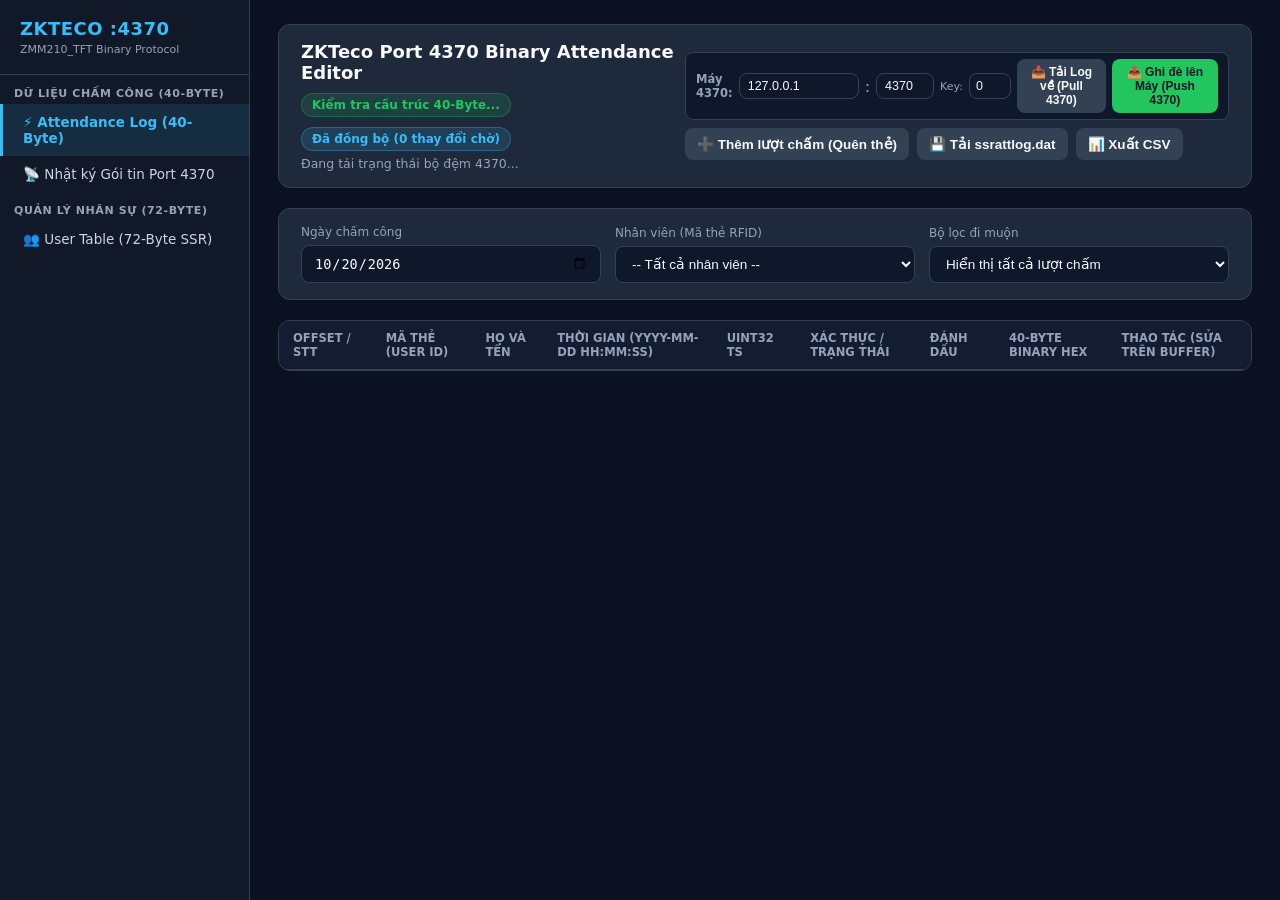
==== index.html @ cf4964b9 "feat(ui): add desktop and redesigned mobile attendance UI with time-warp confirmation handle" ====
<!DOCTYPE html>
<html lang="vi">
<head>
<meta charset="UTF-8">
<title>ZKTeco ZMM220 Port 4370 Binary Manager</title>
<link rel="stylesheet" href="/assets/style.css">
</head>
<body>

<aside class="sidebar">
  <div class="brand">
    <div class="brand-title">ZKTECO :4370</div>
    <div class="brand-sub">ZMM210_TFT Binary Protocol</div>
  </div>

  <div class="nav-group">Dữ liệu Chấm công (40-Byte)</div>
  <div class="nav-item active" onclick="switchTab('attendance', this)">⚡ Attendance Log (40-Byte)</div>
  <div class="nav-item" onclick="switchTab('protocol', this)">📡 Nhật ký Gói tin Port 4370</div>

  <div class="nav-group">Quản lý Nhân sự (72-Byte)</div>
  <div class="nav-item" onclick="switchTab('users', this)">👥 User Table (72-Byte SSR)</div>
</aside>

<main class="main">
  <div class="topbar">
    <div>
      <div style="display:flex; align-items:center; gap:10px; flex-wrap:wrap;">
        <strong style="font-size:18px;">ZKTeco Port 4370 Binary Attendance Editor</strong>
        <span id="integrityBadge" class="badge ok">Kiểm tra cấu trúc 40-Byte...</span>
        <span id="pendingBadge" class="badge"> Đã đồng bộ (0 thay đổi chờ)</span>
      </div>
      <div style="font-size:12.5px; color:var(--muted); margin-top:5px;" id="statsText">
        Đang tải trạng thái bộ đệm 4370...
      </div>
    </div>

    <div style="display:flex; gap:8px; align-items:center; flex-wrap:wrap;">
      <div style="display:flex; align-items:center; gap:6px; background:#0f172a; padding:6px 10px; border-radius:8px; border:1px solid var(--border);">
        <span style="font-size:11.5px; color:var(--muted); font-weight:600;">Máy 4370:</span>
        <input type="text" id="zkIp" value="127.0.0.1" style="width:120px; padding:5px 8px; font-size:12.5px;" title="127.0.0.1 (Máy giả lập) hoặc 192.168.54.250 (Máy thật)">
        <span style="color:var(--muted);">:</span>
        <input type="text" id="zkPort" value="4370" style="width:58px; padding:5px 8px; font-size:12.5px;">
        <span style="font-size:11px; color:var(--muted);">Key:</span>
        <input type="text" id="zkKey" value="0" style="width:42px; padding:5px 6px; font-size:12.5px;">
        <button class="secondary" style="width:auto; padding:6px 11px; font-size:12px;" onclick="pullFrom4370()">📥 Tải Log về (Pull 4370)</button>
        <button class="success" id="btnPush4370" style="width:auto; padding:6px 12px; font-size:12px;" onclick="pushTo4370()">📤 Ghi đè lên Máy (Push 4370)</button>
      </div>
      <button class="secondary" style="width:auto; padding:8px 12px;" onclick="openInsertModal()">➕ Thêm lượt chấm (Quên thẻ)</button>
      <button class="secondary" style="width:auto; padding:8px 12px;" onclick="downloadDat()">💾 Tải ssrattlog.dat</button>
      <button class="secondary" style="width:auto; padding:8px 12px;" onclick="downloadCsv()">📊 Xuất CSV</button>
    </div>
  </div>

  <!-- TAB 1: ATTENDANCE LOG (40-BYTE) -->
  <section id="view-attendance" class="view-section active">
    <div class="controls">
      <div>
        <label>Ngày chấm công</label>
        <input type="date" id="dateFilter" value="2026-10-20" onchange="loadData()">
      </div>
      <div>
        <label>Nhân viên (Mã thẻ RFID)</label>
        <select id="userFilter" onchange="loadData()">
          <option value="ALL">-- Tất cả nhân viên --</option>
        </select>
      </div>
      <div>
        <label>Bộ lọc đi muộn</label>
        <select id="lateFilter" onchange="loadData()">
          <option value="0">Hiển thị tất cả lượt chấm</option>
          <option value="1">Chỉ hiện Lần đầu trong ngày > 08:30 (Đi trễ)</option>
        </select>
      </div>
    </div>

    <div class="card">
      <table>
        <thead>
          <tr>
            <th>Offset / STT</th>
            <th>Mã Thẻ (User ID)</th>
            <th>Họ và Tên</th>
            <th>Thời gian (YYYY-MM-DD HH:MM:SS)</th>
            <th>Uint32 TS</th>
            <th>Xác thực / Trạng thái</th>
            <th>Đánh dấu</th>
            <th>40-Byte Binary Hex</th>
            <th>Thao tác (Sửa trên Buffer)</th>
          </tr>
        </thead>
        <tbody id="tableBody"></tbody>
      </table>
    </div>
  </section>

  <!-- TAB 2: PORT 4370 PROTOCOL LOG -->
  <section id="view-protocol" class="view-section">
    <div class="grid-2">
      <div class="card" style="padding:20px;">
        <h3 style="margin-top:0;">📡 Trạng thái Đồng bộ Giao thức TCP Port 4370</h3>
        <div class="grid-2">
          <div class="stat-box"><div class="k">Target IP : Port</div><div class="v" id="stTarget">-</div></div>
          <div class="stat-box"><div class="k">Thay đổi chờ Push</div><div class="v" id="stPending">0</div></div>
          <div class="stat-box"><div class="k">Lần Pull gần nhất</div><div class="v" id="stPull" style="font-size:13px;">-</div></div>
          <div class="stat-box"><div class="k">Lần Push gần nhất</div><div class="v" id="stPush" style="font-size:13px;">-</div></div>
        </div>
        <p style="font-size:13px; color:var(--muted); line-height:1.6; margin-top:16px;">
          <b>Cơ chế hoạt động thông minh qua cổng 4370:</b><br>
          1. <b>📥 Pull 4370:</b> Tải <code>ssruser.dat</code> (72-byte) và <code>ssrattlog.dat</code> (40-byte) qua <code>CMD_DATA_WRRQ (1503/1504)</code> về bộ đệm.<br>
          2. <b>✏️ Sửa / Chèn tức thì:</b> Mọi thao tác sửa giờ hoặc thêm lượt chấm thực hiện trực tiếp trên bộ đệm 40-byte, tự động sắp xếp theo <code>uint32 timestamp (+27..+30)</code> và đánh lại số thứ tự <code>seq (+0..+1)</code> trong <code>&lt; 1ms</code> mà không cần tải lại file.<br>
          3. <b>📤 Push 4370 (Có Delta Merge chống mất dữ liệu):</b> Khi bấm <b>Ghi đè lên Máy</b>, hệ thống tự động kiểm tra xem có nhân viên nào vừa quẹt thẻ mới trên máy trong lúc bạn đang sửa hay không, tự động gộp các lượt quẹt mới đó vào rồi mới gửi <code>CMD_CLEAR_ATTLOG (15)</code> + <code>CMD_PREPARE_DATA (1500)</code> + <code>CMD_DATA (1501)</code> + <code>CMD_DATA_WRRQ (1502/1503)</code>.
        </p>
      </div>

      <div class="card" style="padding:20px;">
        <h3 style="margin-top:0;">📜 Nhật ký Lệnh Nhị phân Cổng 4370</h3>
        <pre id="protocolLogBox" class="mono" style="background:#0f172a; padding:14px; border-radius:8px; border:1px solid var(--border); max-height:420px; overflow:auto; line-height:1.6; white-space:pre-wrap;"></pre>
      </div>
    </div>
  </section>

  <!-- TAB 3: USER TABLE (72-BYTE SSR) -->
  <section id="view-users" class="view-section">
    <div style="display:flex; justify-content:space-between; align-items:center; margin-bottom:14px;">
      <h3 style="margin:0;">Danh sách Nhân viên (<code>ssruser.dat</code> — 72 Bytes/Record — Ghi trực tiếp qua CMD 110)</h3>
      <button style="width:auto; padding:8px 14px;" onclick="openUserModal(0)">➕ Thêm User mới (CMD 110)</button>
    </div>
    <div class="card">
      <table>
        <thead>
          <tr>
            <th>UID (2B)</th>
            <th>Mã Thẻ / User ID (24B)</th>
            <th>Họ và Tên (24B)</th>
            <th>Quyền (Privilege)</th>
            <th>Card Int32 (4B)</th>
            <th>Password (8B)</th>
            <th>72-Byte Hex</th>
            <th>Thao tác</th>
          </tr>
        </thead>
        <tbody id="usersTableBody"></tbody>
      </table>
    </div>
  </section>
</main>

<!-- Modal chỉnh sửa 1 bản ghi chấm công 40-Byte -->
<div class="modal-bg" id="editModal">
  <div class="modal">
    <h3>✏️ Chỉnh sửa Bản ghi Nhị phân 40-Byte</h3>
    <input type="hidden" id="editIndex">
    <div class="row">
      <label>Nhân viên</label>
      <input type="text" id="editUserLabel" disabled>
    </div>
    <div class="row">
      <label>Thời gian mới (YYYY-MM-DD HH:MM:SS)</label>
      <input type="text" id="editDatetime">
    </div>
    <div class="row">
      <label>Phương thức xác thực (Status Byte +26)</label>
      <select id="editStatus">
        <option value="4">4 - Thẻ từ RFID (Card - Chuẩn máy công ty)</option>
        <option value="1">1 - Vân tay (Fingerprint)</option>
        <option value="0">0 - Mật khẩu (Password)</option>
        <option value="2">2 - Thẻ phụ / Mã PIN (2)</option>
      </select>
    </div>
    <div class="row">
      <label>Trạng thái Punch (Byte +31)</label>
      <select id="editPunch">
        <option value="0">0 - Check-In (Vào)</option>
        <option value="1">1 - Check-Out (Ra)</option>
        <option value="4">4 - OT-In / Chấm thẻ</option>
        <option value="5">5 - OT-Out</option>
        <option value="201">201 - Khác (201)</option>
      </select>
    </div>
    <div class="modal-actions">
      <button class="secondary" onclick="closeModal('editModal')">Huỷ</button>
      <button class="success" onclick="saveEdit()">💾 Lưu vào Buffer (Sắp xếp 40B)</button>
    </div>
  </div>
</div>

<!-- Modal thêm lượt chấm công mới (Quên chấm thẻ) -->
<div class="modal-bg" id="insertModal">
  <div class="modal">
    <h3>➕ Thêm Lượt Chấm Công 40-Byte Mới</h3>
    <div class="row">
      <label>Chọn Nhân viên (Mã thẻ RFID)</label>
      <select id="insertUser"></select>
    </div>
    <div class="row">
      <label>Thời gian chấm (YYYY-MM-DD HH:MM:SS)</label>
      <input type="text" id="insertDatetime">
    </div>
    <div class="row">
      <label>Phương thức xác thực (Status Byte +26)</label>
      <select id="insertStatus">
        <option value="4">4 - Thẻ từ RFID (Card - Chuẩn máy công ty)</option>
        <option value="1">1 - Vân tay (Fingerprint)</option>
      </select>
    </div>
    <div class="modal-actions">
      <button class="secondary" onclick="closeModal('insertModal')">Huỷ</button>
      <button class="success" onclick="saveInsert()">➕ Chèn vào Buffer & Sắp xếp</button>
    </div>
  </div>
</div>

<!-- Modal chỉnh sửa / thêm User 72-Byte -->
<div class="modal-bg" id="userModal">
  <div class="modal">
    <h3>👤 Cập nhật Bản ghi Nhân viên 72-Byte (CMD 110)</h3>
    <div class="row">
      <label>UID nội bộ (2 Bytes uint16)</label>
      <input type="number" id="uUid">
    </div>
    <div class="row">
      <label>Mã Thẻ / User ID (24 Bytes ASCII)</label>
      <input type="text" id="uUserId">
    </div>
    <div class="row">
      <label>Họ và Tên (24 Bytes)</label>
      <input type="text" id="uName">
    </div>
    <div class="row">
      <label>Quyền (Privilege Byte +2)</label>
      <select id="uPriv">
        <option value="0">0 - Nhân viên thường (User)</option>
        <option value="2">2 - Đăng ký (Enroller)</option>
        <option value="6">6 - Quản lý (Manager)</option>
        <option value="14">14 - Quản trị tối cao (Super Admin)</option>
      </select>
    </div>
    <div class="row">
      <label>Mật khẩu (8 Bytes)</label>
      <input type="text" id="uPass">
    </div>
    <div class="row">
      <label>Card Number (4 Bytes uint32)</label>
      <input type="number" id="uCard" value="0">
    </div>
    <div class="modal-actions">
      <button class="secondary" onclick="closeModal('userModal')">Huỷ</button>
      <button class="success" onclick="saveUser()">💾 Ghi 72-Byte qua Cổng 4370</button>
    </div>
  </div>
</div>

<script src="/assets/app.js"></script>
</body>
</html>
---- assets/style.css ----
:root {
  --bg: #0b1120;
  --sidebar: #111827;
  --panel: #1e293b;
  --border: #334155;
  --text: #f8fafc;
  --muted: #94a3b8;
  --accent: #38bdf8;
  --success: #22c55e;
  --danger: #ef4444;
  --warn: #f59e0b;
}
* { box-sizing: border-box; }
body {
  margin: 0;
  font-family: 'Inter', system-ui, -apple-system, sans-serif;
  background: var(--bg);
  color: var(--text);
  display: flex;
  min-height: 100vh;
}
.sidebar {
  width: 250px;
  background: var(--sidebar);
  border-right: 1px solid var(--border);
  display: flex;
  flex-direction: column;
  flex-shrink: 0;
}
.brand {
  padding: 18px 20px;
  border-bottom: 1px solid var(--border);
}
.brand-title {
  font-size: 18px;
  font-weight: 800;
  color: var(--accent);
  letter-spacing: 0.5px;
}
.brand-sub {
  font-size: 11px;
  color: var(--muted);
  margin-top: 4px;
}
.nav-group {
  padding: 12px 14px 4px;
  font-size: 11px;
  font-weight: 700;
  text-transform: uppercase;
  color: var(--muted);
  letter-spacing: 0.6px;
}
.nav-item {
  padding: 10px 20px;
  font-size: 13.5px;
  color: #cbd5e1;
  cursor: pointer;
  display: flex;
  align-items: center;
  gap: 10px;
  border-left: 3px solid transparent;
  transition: all 0.15s;
}
.nav-item:hover {
  background: rgba(255,255,255,0.04);
  color: #fff;
}
.nav-item.active {
  background: rgba(56, 189, 248, 0.12);
  color: var(--accent);
  border-left-color: var(--accent);
  font-weight: 600;
}
.main {
  flex: 1;
  padding: 24px 28px;
  overflow-y: auto;
}
.topbar {
  display: flex;
  justify-content: space-between;
  align-items: center;
  background: var(--panel);
  padding: 16px 22px;
  border-radius: 12px;
  border: 1px solid var(--border);
  margin-bottom: 20px;
}
.badge {
  font-size: 12px;
  padding: 4px 10px;
  border-radius: 999px;
  font-weight: 600;
  background: rgba(56, 189, 248, 0.15);
  color: var(--accent);
  border: 1px solid rgba(56, 189, 248, 0.3);
}
.badge.ok {
  background: rgba(34, 197, 94, 0.15);
  color: var(--success);
  border-color: rgba(34, 197, 94, 0.3);
}
.badge.err {
  background: rgba(239, 68, 68, 0.15);
  color: var(--danger);
  border-color: rgba(239, 68, 68, 0.3);
}
.controls {
  display: grid;
  grid-template-columns: repeat(auto-fit, minmax(200px, 1fr));
  gap: 14px;
  background: var(--panel);
  padding: 16px 22px;
  border-radius: 12px;
  border: 1px solid var(--border);
  margin-bottom: 20px;
  align-items: end;
}
label {
  display: block;
  font-size: 12px;
  color: var(--muted);
  margin-bottom: 6px;
  font-weight: 500;
}
input, select, button {
  width: 100%;
  padding: 9px 12px;
  border-radius: 8px;
  border: 1px solid var(--border);
  background: #0f172a;
  color: var(--text);
  font-size: 13.5px;
}
button {
  cursor: pointer;
  font-weight: 600;
  background: var(--accent);
  color: #0f172a;
  border: none;
  transition: opacity 0.15s;
}
button:hover { opacity: 0.9; }
button.secondary { background: #334155; color: var(--text); }
button.warn { background: var(--warn); color: #0f172a; }
button.success { background: var(--success); color: #0f172a; }
.card {
  background: var(--panel);
  border: 1px solid var(--border);
  border-radius: 12px;
  overflow: hidden;
  margin-bottom: 20px;
}
table { width: 100%; border-collapse: collapse; font-size: 13px; }
th, td { padding: 10px 14px; text-align: left; border-bottom: 1px solid var(--border); }
th { background: #131c31; color: var(--muted); font-weight: 600; font-size: 11.5px; text-transform: uppercase; }
tr:hover { background: rgba(255,255,255,0.02); }
.late-row { background: rgba(239, 68, 68, 0.08); }
.first-tag {
  font-size: 11px; padding: 2px 7px; border-radius: 4px;
  background: rgba(56, 189, 248, 0.15); color: var(--accent);
}
.late-tag {
  font-size: 11px; padding: 2px 7px; border-radius: 4px;
  background: rgba(239, 68, 68, 0.2); color: #fca5a5; font-weight: 600;
}
.mono { font-family: 'JetBrains Mono', monospace; font-size: 12px; color: var(--muted); }
.action-btn { width: auto; padding: 5px 10px; font-size: 12px; margin-right: 4px; }
.view-section { display: none; }
.view-section.active { display: block; }
.grid-2 { display: grid; grid-template-columns: 1fr 1fr; gap: 18px; }
.stat-box {
  background: #131c31; border: 1px solid var(--border); border-radius: 10px; padding: 16px;
}
.stat-box .k { font-size: 12px; color: var(--muted); }
.stat-box .v { font-size: 18px; font-weight: 700; margin-top: 6px; color: var(--text); }
.modal-bg {
  display: none; position: fixed; inset: 0; background: rgba(0,0,0,0.65);
  align-items: center; justify-content: center; z-index: 50;
}
.modal {
  background: var(--panel); border: 1px solid var(--border); border-radius: 12px;
  padding: 24px; width: 450px; max-width: 95vw;
}
.modal h3 { margin-top: 0; }
.modal .row { margin-bottom: 14px; }
.modal-actions { display: flex; gap: 10px; justify-content: flex-end; margin-top: 18px; }
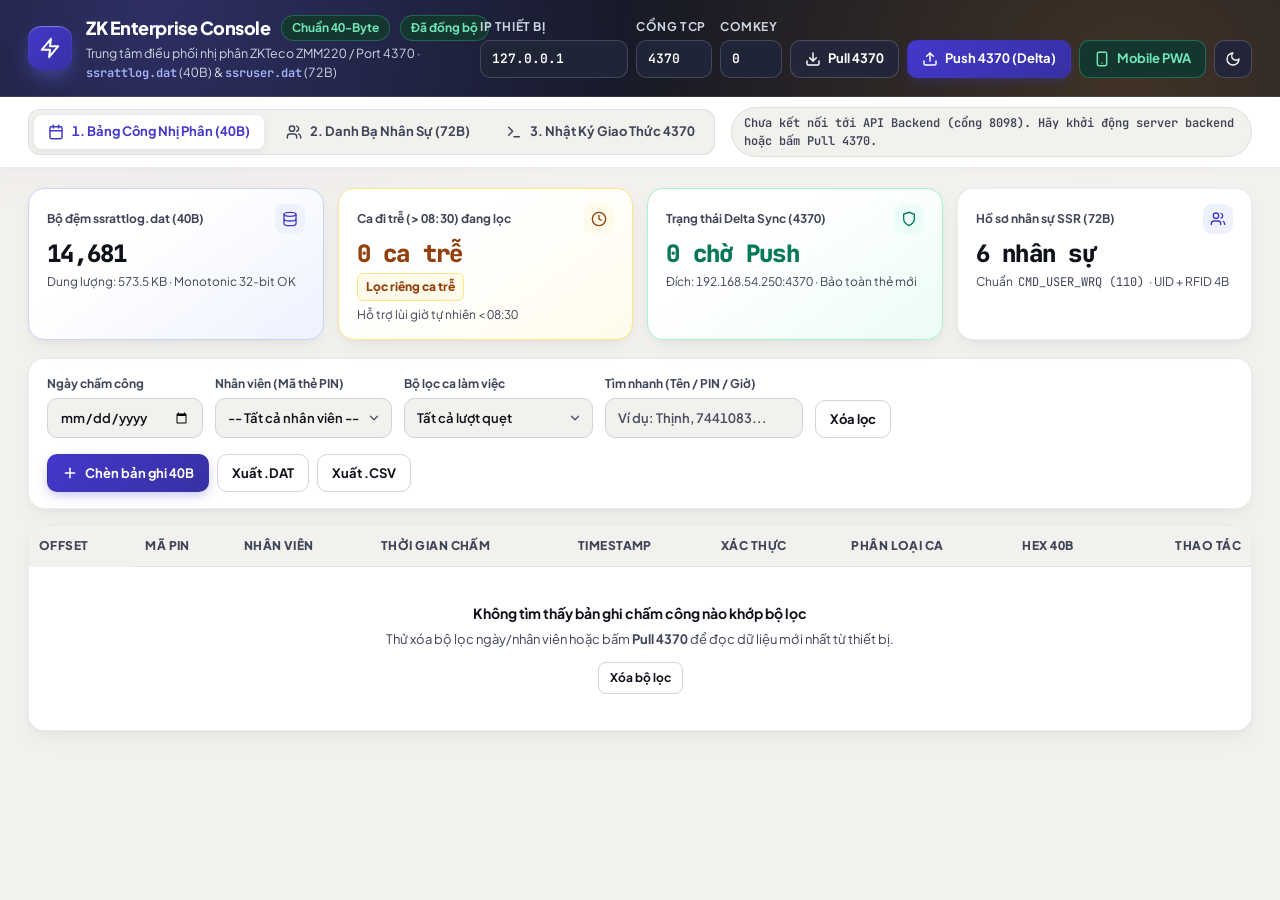
==== commit ffbf077f: "feat(ui): overhaul mobile PWA and desktop console UI/UX" ====
--- a/index.html
+++ b/index.html
@@ -1,255 +1,394 @@
 <!DOCTYPE html>
 <html lang="vi">
 <head>
-<meta charset="UTF-8">
-<title>ZKTeco ZMM220 Port 4370 Binary Manager</title>
-<link rel="stylesheet" href="/assets/style.css">
+  <meta charset="UTF-8" />
+  <meta name="viewport" content="width=device-width, initial-scale=1.0" />
+  <title>ZK Enterprise Console · ZMM220 Port 4370 Binary Manager</title>
+  <link rel="icon" type="image/svg+xml" href="/assets/icons/icon.svg" />
+  <link rel="manifest" href="/manifest.webmanifest" />
+  <link rel="preconnect" href="https://fonts.googleapis.com" />
+  <link rel="preconnect" href="https://fonts.gstatic.com" crossorigin />
+  <link href="https://fonts.googleapis.com/css2?family=JetBrains+Mono:wght@400;500;600;700&family=Plus+Jakarta+Sans:wght@400;500;600;700;800&display=swap" rel="stylesheet" />
+  <link rel="stylesheet" href="/assets/style.css" />
 </head>
 <body>
 
-<aside class="sidebar">
-  <div class="brand">
-    <div class="brand-title">ZKTECO :4370</div>
-    <div class="brand-sub">ZMM210_TFT Binary Protocol</div>
+  <!-- Block 1: Obsidian Command Header -->
+  <header class="console-header">
+    <div class="brand-cluster">
+      <span class="brand-icon" aria-hidden="true">
+        <svg viewBox="0 0 24 24" fill="none" stroke="currentColor" stroke-width="2.2" stroke-linecap="round" stroke-linejoin="round">
+          <polygon points="13 2 3 14 12 14 11 22 21 10 12 10 13 2"/>
+        </svg>
+      </span>
+      <div>
+        <div class="brand-title">
+          <h1>ZK Enterprise Console</h1>
+          <span id="integrityBadge" class="badge ok">Chuẩn 40-Byte</span>
+          <span id="pendingBadge" class="badge ok">Đã đồng bộ</span>
+        </div>
+        <p class="brand-sub">Trung tâm điều phối nhị phân ZKTeco ZMM220 / Port 4370 · <code>ssrattlog.dat</code> (40B) &amp; <code>ssruser.dat</code> (72B)</p>
+      </div>
+    </div>
+
+    <div class="conn-cluster">
+      <div class="conn-field">
+        <label for="zkIp">IP Thiết bị</label>
+        <input id="zkIp" type="text" class="conn-input ip-w" value="127.0.0.1" placeholder="192.168.54.250" />
+      </div>
+      <div class="conn-field">
+        <label for="zkPort">Cổng TCP</label>
+        <input id="zkPort" type="number" inputmode="numeric" class="conn-input port-w" value="4370" />
+      </div>
+      <div class="conn-field">
+        <label for="zkKey">ComKey</label>
+        <input id="zkKey" type="number" inputmode="numeric" class="conn-input key-w" value="0" />
+      </div>
+      <button type="button" class="btn btn-header-glass" onclick="pullFrom4370()">
+        <svg viewBox="0 0 24 24" fill="none" stroke="currentColor" stroke-width="2.2" stroke-linecap="round" stroke-linejoin="round" aria-hidden="true"><path d="M21 15v4a2 2 0 0 1-2 2H5a2 2 0 0 1-2-2v-4"/><polyline points="7 10 12 15 17 10"/><line x1="12" x2="12" y1="15" y2="3"/></svg>
+        Pull 4370
+      </button>
+      <button type="button" id="btnPush4370" class="btn btn-primary" onclick="pushTo4370()">
+        <svg viewBox="0 0 24 24" fill="none" stroke="currentColor" stroke-width="2.2" stroke-linecap="round" stroke-linejoin="round" aria-hidden="true"><path d="M21 15v4a2 2 0 0 1-2 2H5a2 2 0 0 1-2-2v-4"/><polyline points="17 8 12 3 7 8"/><line x1="12" x2="12" y1="3" y2="15"/></svg>
+        Push 4370 (Delta)
+      </button>
+      <a href="/mobile.html" class="btn btn-header-accent" title="Mở ứng dụng Mobile PWA">
+        <svg viewBox="0 0 24 24" fill="none" stroke="currentColor" stroke-width="2.2" stroke-linecap="round" stroke-linejoin="round" aria-hidden="true"><rect width="14" height="20" x="5" y="2" rx="2" ry="2"/><path d="M12 18h.01"/></svg>
+        Mobile PWA
+      </a>
+      <button type="button" class="btn btn-header-glass btn-icon-only" onclick="toggleDesktopTheme()" aria-label="Đổi giao diện Sáng / Tối" title="Đổi giao diện Sáng / Tối">
+        <svg viewBox="0 0 24 24" fill="none" stroke="currentColor" stroke-width="2" stroke-linecap="round" stroke-linejoin="round" aria-hidden="true"><path d="M12 3a6 6 0 0 0 9 9 9 9 0 1 1-9-9Z"/></svg>
+      </button>
+    </div>
+  </header>
+
+  <!-- Block 2: Navigation Tabs & Live Buffer Status -->
+  <div class="console-subbar">
+    <nav class="nav-tabs" aria-label="Điều hướng phân hệ">
+      <button type="button" class="nav-item active" onclick="switchTab('attendance', this)">
+        <svg viewBox="0 0 24 24" fill="none" stroke="currentColor" stroke-width="2.2" stroke-linecap="round" stroke-linejoin="round" aria-hidden="true"><rect width="18" height="18" x="3" y="4" rx="2"/><line x1="16" x2="16" y1="2" y2="6"/><line x1="8" x2="8" y1="2" y2="6"/><line x1="3" x2="21" y1="10" y2="10"/></svg>
+        1. Bảng Công Nhị Phân (40B)
+      </button>
+      <button type="button" class="nav-item" onclick="switchTab('users', this)">
+        <svg viewBox="0 0 24 24" fill="none" stroke="currentColor" stroke-width="2.2" stroke-linecap="round" stroke-linejoin="round" aria-hidden="true"><path d="M16 21v-2a4 4 0 0 0-4-4H6a4 4 0 0 0-4 4v2"/><circle cx="9" cy="7" r="4"/><path d="M22 21v-2a4 4 0 0 0-3-3.87"/><path d="M16 3.13a4 4 0 0 1 0 7.75"/></svg>
+        2. Danh Bạ Nhân Sự (72B)
+      </button>
+      <button type="button" class="nav-item" onclick="switchTab('protocol', this)">
+        <svg viewBox="0 0 24 24" fill="none" stroke="currentColor" stroke-width="2.2" stroke-linecap="round" stroke-linejoin="round" aria-hidden="true"><polyline points="4 17 10 11 4 5"/><line x1="12" x2="20" y1="19" y2="19"/></svg>
+        3. Nhật Ký Giao Thức 4370
+      </button>
+    </nav>
+
+    <div class="status-strip">
+      <span id="statsText" class="stats-line">Đang nạp trạng thái bộ đệm 40-byte...</span>
+    </div>
   </div>
 
-  <div class="nav-group">Dữ liệu Chấm công (40-Byte)</div>
-  <div class="nav-item active" onclick="switchTab('attendance', this)">⚡ Attendance Log (40-Byte)</div>
-  <div class="nav-item" onclick="switchTab('protocol', this)">📡 Nhật ký Gói tin Port 4370</div>
-
-  <div class="nav-group">Quản lý Nhân sự (72-Byte)</div>
-  <div class="nav-item" onclick="switchTab('users', this)">👥 User Table (72-Byte SSR)</div>
-</aside>
-
-<main class="main">
-  <div class="topbar">
-    <div>
-      <div style="display:flex; align-items:center; gap:10px; flex-wrap:wrap;">
-        <strong style="font-size:18px;">ZKTeco Port 4370 Binary Attendance Editor</strong>
-        <span id="integrityBadge" class="badge ok">Kiểm tra cấu trúc 40-Byte...</span>
-        <span id="pendingBadge" class="badge"> Đã đồng bộ (0 thay đổi chờ)</span>
-      </div>
-      <div style="font-size:12.5px; color:var(--muted); margin-top:5px;" id="statsText">
-        Đang tải trạng thái bộ đệm 4370...
-      </div>
-    </div>
-
-    <div style="display:flex; gap:8px; align-items:center; flex-wrap:wrap;">
-      <div style="display:flex; align-items:center; gap:6px; background:#0f172a; padding:6px 10px; border-radius:8px; border:1px solid var(--border);">
-        <span style="font-size:11.5px; color:var(--muted); font-weight:600;">Máy 4370:</span>
-        <input type="text" id="zkIp" value="127.0.0.1" style="width:120px; padding:5px 8px; font-size:12.5px;" title="127.0.0.1 (Máy giả lập) hoặc 192.168.54.250 (Máy thật)">
-        <span style="color:var(--muted);">:</span>
-        <input type="text" id="zkPort" value="4370" style="width:58px; padding:5px 8px; font-size:12.5px;">
-        <span style="font-size:11px; color:var(--muted);">Key:</span>
-        <input type="text" id="zkKey" value="0" style="width:42px; padding:5px 6px; font-size:12.5px;">
-        <button class="secondary" style="width:auto; padding:6px 11px; font-size:12px;" onclick="pullFrom4370()">📥 Tải Log về (Pull 4370)</button>
-        <button class="success" id="btnPush4370" style="width:auto; padding:6px 12px; font-size:12px;" onclick="pushTo4370()">📤 Ghi đè lên Máy (Push 4370)</button>
-      </div>
-      <button class="secondary" style="width:auto; padding:8px 12px;" onclick="openInsertModal()">➕ Thêm lượt chấm (Quên thẻ)</button>
-      <button class="secondary" style="width:auto; padding:8px 12px;" onclick="downloadDat()">💾 Tải ssrattlog.dat</button>
-      <button class="secondary" style="width:auto; padding:8px 12px;" onclick="downloadCsv()">📊 Xuất CSV</button>
+  <!-- Main Workspace -->
+  <main class="console-main">
+
+    <!-- Executive KPI Overview Strip -->
+    <section class="overview-strip" aria-label="Chỉ số vận hành">
+      <div class="overview-card tint-indigo">
+        <div class="ov-top">
+          <span class="ov-label">Bộ đệm ssrattlog.dat (40B)</span>
+          <span class="ov-icon">
+            <svg viewBox="0 0 24 24" fill="none" stroke="currentColor" stroke-width="2"><ellipse cx="12" cy="5" rx="9" ry="3"/><path d="M3 5V19A9 3 0 0 0 21 19V5"/><path d="M3 12A9 3 0 0 0 21 12"/></svg>
+          </span>
+        </div>
+        <div id="ovTotalRecords" class="ov-value">14,681</div>
+        <div id="ovTotalBytes" class="ov-sub">Dung lượng: 573.5 KB · Monotonic 32-bit OK</div>
+      </div>
+
+      <div class="overview-card tint-amber">
+        <div class="ov-top">
+          <span class="ov-label">Ca đi trễ (&gt; 08:30) đang lọc</span>
+          <span class="ov-icon">
+            <svg viewBox="0 0 24 24" fill="none" stroke="currentColor" stroke-width="2"><circle cx="12" cy="12" r="10"/><polyline points="12 6 12 12 16 14"/></svg>
+          </span>
+        </div>
+        <div id="ovLateCount" class="ov-value">3 ca</div>
+        <div class="ov-sub">
+          <button type="button" class="ov-link-btn" onclick="quickFilterLateOnly()">Lọc riêng ca trễ</button>
+          <span>Hỗ trợ lùi giờ tự nhiên &lt; 08:30</span>
+        </div>
+      </div>
+
+      <div class="overview-card tint-emerald">
+        <div class="ov-top">
+          <span class="ov-label">Trạng thái Delta Sync (4370)</span>
+          <span class="ov-icon">
+            <svg viewBox="0 0 24 24" fill="none" stroke="currentColor" stroke-width="2"><path d="M12 22s8-4 8-10V5l-8-3-8 3v7c0 6 8 10 8 10z"/></svg>
+          </span>
+        </div>
+        <div id="ovPendingCount" class="ov-value">0 chờ Push</div>
+        <div id="ovTargetHost" class="ov-sub">Đích: 192.168.54.250:4370 · Bảo toàn thẻ mới</div>
+      </div>
+
+      <div class="overview-card tint-surface">
+        <div class="ov-top">
+          <span class="ov-label">Hồ sơ nhân sự SSR (72B)</span>
+          <span class="ov-icon">
+            <svg viewBox="0 0 24 24" fill="none" stroke="currentColor" stroke-width="2"><path d="M16 21v-2a4 4 0 0 0-4-4H6a4 4 0 0 0-4 4v2"/><circle cx="9" cy="7" r="4"/><path d="M22 21v-2a4 4 0 0 0-3-3.87"/><path d="M16 3.13a4 4 0 0 1 0 7.75"/></svg>
+          </span>
+        </div>
+        <div id="ovUsersCount" class="ov-value">6 nhân sự</div>
+        <div class="ov-sub">Chuẩn <code>CMD_USER_WRQ (110)</code> · UID + RFID 4B</div>
+      </div>
+    </section>
+
+    <!-- ==================== VIEW 1: ATTENDANCE RECORDS (40B) ==================== -->
+    <section id="view-attendance" class="view-section active">
+      <div class="toolbar-card">
+        <div class="filter-cluster">
+          <div class="field-group">
+            <label for="dateFilter">Ngày chấm công</label>
+            <input id="dateFilter" type="date" class="field-control" onchange="loadData()" />
+          </div>
+          <div class="field-group">
+            <label for="userFilter">Nhân viên (Mã thẻ PIN)</label>
+            <select id="userFilter" class="field-control" onchange="loadData()">
+              <option value="ALL">-- Tất cả nhân viên --</option>
+            </select>
+          </div>
+          <div class="field-group">
+            <label for="lateFilter">Bộ lọc ca làm việc</label>
+            <select id="lateFilter" class="field-control" onchange="loadData()">
+              <option value="0">Tất cả lượt quẹt</option>
+              <option value="1">Chỉ hiện đi trễ (&gt; 08:30)</option>
+            </select>
+          </div>
+          <div class="field-group">
+            <label for="searchKeywordInput">Tìm nhanh (Tên / PIN / Giờ)</label>
+            <input id="searchKeywordInput" type="search" class="field-control" placeholder="Ví dụ: Thịnh, 7441083..." oninput="filterTableByKeyword()" />
+          </div>
+          <button type="button" class="btn" onclick="resetAttendanceFilters()">Xóa lọc</button>
+        </div>
+
+        <div class="action-cluster">
+          <button type="button" id="batchFixLateBtn" class="btn btn-warn" onclick="batchFixFilteredLate()" style="display:none;">
+            Sửa tất cả ca trễ (&lt; 08:30)
+          </button>
+          <button type="button" class="btn btn-primary" onclick="openInsertModal()">
+            <svg viewBox="0 0 24 24" fill="none" stroke="currentColor" stroke-width="2.2" stroke-linecap="round" stroke-linejoin="round" aria-hidden="true"><line x1="12" x2="12" y1="5" y2="19"/><line x1="5" x2="19" y1="12" y2="12"/></svg>
+            Chèn bản ghi 40B
+          </button>
+          <button type="button" class="btn" onclick="downloadDat()">Xuất .DAT</button>
+          <button type="button" class="btn" onclick="downloadCsv()">Xuất .CSV</button>
+        </div>
+      </div>
+
+      <div class="table-card">
+        <div class="table-scroll">
+          <table>
+            <thead>
+              <tr>
+                <th>Offset</th>
+                <th>Mã PIN</th>
+                <th>Nhân viên</th>
+                <th>Thời gian chấm</th>
+                <th class="hide-mobile hide-tablet">Timestamp</th>
+                <th class="hide-mobile">Xác thực</th>
+                <th>Phân loại ca</th>
+                <th class="hide-mobile hide-tablet">Hex 40B</th>
+                <th style="text-align:right;">Thao tác</th>
+              </tr>
+            </thead>
+            <tbody id="tableBody"></tbody>
+          </table>
+        </div>
+      </div>
+    </section>
+
+    <!-- ==================== VIEW 2: SSR USERS (72B) ==================== -->
+    <section id="view-users" class="view-section">
+      <div class="toolbar-card">
+        <div>
+          <h2 style="font-size:16px; font-weight:800; letter-spacing:-0.01em;">Danh sách nhân sự SSR 72-Byte (ssruser.dat)</h2>
+          <p style="font-size:12.5px; color:var(--text-sub); margin-top:2px;">Đồng bộ trực tiếp qua lệnh nhị phân <code>CMD_USER_WRQ (110)</code> trên cổng TCP 4370</p>
+        </div>
+        <div class="action-cluster">
+          <button type="button" class="btn" onclick="loadUsersTable()">Làm mới</button>
+          <button type="button" class="btn btn-primary" onclick="openUserModal(0)">
+            <svg viewBox="0 0 24 24" fill="none" stroke="currentColor" stroke-width="2.2" stroke-linecap="round" stroke-linejoin="round" aria-hidden="true"><line x1="12" x2="12" y1="5" y2="19"/><line x1="5" x2="19" y1="12" y2="12"/></svg>
+            Thêm / Ghi đè User 72B
+          </button>
+        </div>
+      </div>
+
+      <div class="table-card">
+        <div class="table-scroll">
+          <table>
+            <thead>
+              <tr>
+                <th>UID (2B)</th>
+                <th>Mã thẻ PIN (24B)</th>
+                <th>Họ và tên (24B)</th>
+                <th>Quyền hạn</th>
+                <th>Mã thẻ RFID (4B)</th>
+                <th class="hide-mobile">Mật khẩu (8B)</th>
+                <th class="hide-mobile">Khung 72-Byte Hex</th>
+                <th style="text-align:right;">Thao tác</th>
+              </tr>
+            </thead>
+            <tbody id="usersTableBody"></tbody>
+          </table>
+        </div>
+      </div>
+    </section>
+
+    <!-- ==================== VIEW 3: PROTOCOL 4370 SYNC ==================== -->
+    <section id="view-protocol" class="view-section">
+      <div class="kpi-grid">
+        <div class="kpi-card">
+          <span class="kpi-label">Thiết bị đích (TCP 4370)</span>
+          <div id="stTarget" class="kpi-val">127.0.0.1:4370</div>
+        </div>
+        <div class="kpi-card">
+          <span class="kpi-label">Thay đổi chờ Push (Delta)</span>
+          <div id="stPending" class="kpi-val">0</div>
+        </div>
+        <div class="kpi-card">
+          <span class="kpi-label">Lần Pull gần nhất</span>
+          <div id="stPull" class="kpi-val">-</div>
+        </div>
+        <div class="kpi-card">
+          <span class="kpi-label">Lần Push gần nhất</span>
+          <div id="stPush" class="kpi-val">-</div>
+        </div>
+      </div>
+
+      <div class="terminal-card">
+        <div style="display:flex; justify-content:space-between; align-items:center; gap:12px; flex-wrap:wrap;">
+          <div>
+            <h2 style="font-size:16px; font-weight:800;">Nhật ký gói tin TCP Port 4370 (Binary Frame Log)</h2>
+            <p style="font-size:12.5px; color:var(--text-sub); margin-top:2px;">Theo dõi chi tiết quá trình bắt tay, đọc bộ đệm và Delta Merge khi Push</p>
+          </div>
+          <button type="button" class="btn" onclick="copyProtocolLog()">Sao chép Log</button>
+        </div>
+        <pre id="protocolLogBox" class="terminal-box">Chưa có phiên giao tiếp 4370 nào được ghi nhận.</pre>
+      </div>
+    </section>
+
+  </main>
+
+  <!-- ==================== MODAL 1: EDIT ATTENDANCE RECORD ==================== -->
+  <div id="editModal" class="modal-backdrop" role="dialog" aria-modal="true" aria-labelledby="editModalTitle">
+    <div class="modal-card">
+      <div class="modal-header">
+        <h3 id="editModalTitle">Sửa bản ghi chấm công (40-Byte)</h3>
+        <button type="button" class="action-btn" onclick="closeModal('editModal')">Đóng (Esc)</button>
+      </div>
+      <div class="modal-body">
+        <input id="editIndex" type="hidden" />
+        <div class="field-group">
+          <label for="editUserLabel">Nhân viên</label>
+          <input id="editUserLabel" type="text" class="field-control" readonly />
+        </div>
+        <div class="field-group">
+          <label for="editDatetime">Thời gian chấm công (YYYY-MM-DD HH:MM:SS)</label>
+          <input id="editDatetime" type="text" class="field-control" placeholder="2026-11-09 08:22:15" />
+        </div>
+        <div class="field-group">
+          <label for="editStatus">Phương thức xác thực (Verify Mode)</label>
+          <select id="editStatus" class="field-control">
+            <option value="4">Thẻ từ RFID (4)</option>
+            <option value="1">Vân tay (1)</option>
+            <option value="0">Mật khẩu (0)</option>
+          </select>
+        </div>
+        <div class="field-group">
+          <label for="editPunch">Trạng thái quẹt (Punch State)</label>
+          <input id="editPunch" type="number" inputmode="numeric" class="field-control" value="0" />
+        </div>
+      </div>
+      <div class="modal-footer">
+        <button type="button" class="btn" onclick="closeModal('editModal')">Hủy</button>
+        <button type="button" class="btn btn-primary" onclick="saveEdit()">Lưu vào Buffer 40B</button>
+      </div>
     </div>
   </div>
 
-  <!-- TAB 1: ATTENDANCE LOG (40-BYTE) -->
-  <section id="view-attendance" class="view-section active">
-    <div class="controls">
-      <div>
-        <label>Ngày chấm công</label>
-        <input type="date" id="dateFilter" value="2026-10-20" onchange="loadData()">
-      </div>
-      <div>
-        <label>Nhân viên (Mã thẻ RFID)</label>
-        <select id="userFilter" onchange="loadData()">
-          <option value="ALL">-- Tất cả nhân viên --</option>
-        </select>
-      </div>
-      <div>
-        <label>Bộ lọc đi muộn</label>
-        <select id="lateFilter" onchange="loadData()">
-          <option value="0">Hiển thị tất cả lượt chấm</option>
-          <option value="1">Chỉ hiện Lần đầu trong ngày > 08:30 (Đi trễ)</option>
-        </select>
-      </div>
-    </div>
-
-    <div class="card">
-      <table>
-        <thead>
-          <tr>
-            <th>Offset / STT</th>
-            <th>Mã Thẻ (User ID)</th>
-            <th>Họ và Tên</th>
-            <th>Thời gian (YYYY-MM-DD HH:MM:SS)</th>
-            <th>Uint32 TS</th>
-            <th>Xác thực / Trạng thái</th>
-            <th>Đánh dấu</th>
-            <th>40-Byte Binary Hex</th>
-            <th>Thao tác (Sửa trên Buffer)</th>
-          </tr>
-        </thead>
-        <tbody id="tableBody"></tbody>
-      </table>
-    </div>
-  </section>
-
-  <!-- TAB 2: PORT 4370 PROTOCOL LOG -->
-  <section id="view-protocol" class="view-section">
-    <div class="grid-2">
-      <div class="card" style="padding:20px;">
-        <h3 style="margin-top:0;">📡 Trạng thái Đồng bộ Giao thức TCP Port 4370</h3>
-        <div class="grid-2">
-          <div class="stat-box"><div class="k">Target IP : Port</div><div class="v" id="stTarget">-</div></div>
-          <div class="stat-box"><div class="k">Thay đổi chờ Push</div><div class="v" id="stPending">0</div></div>
-          <div class="stat-box"><div class="k">Lần Pull gần nhất</div><div class="v" id="stPull" style="font-size:13px;">-</div></div>
-          <div class="stat-box"><div class="k">Lần Push gần nhất</div><div class="v" id="stPush" style="font-size:13px;">-</div></div>
-        </div>
-        <p style="font-size:13px; color:var(--muted); line-height:1.6; margin-top:16px;">
-          <b>Cơ chế hoạt động thông minh qua cổng 4370:</b><br>
-          1. <b>📥 Pull 4370:</b> Tải <code>ssruser.dat</code> (72-byte) và <code>ssrattlog.dat</code> (40-byte) qua <code>CMD_DATA_WRRQ (1503/1504)</code> về bộ đệm.<br>
-          2. <b>✏️ Sửa / Chèn tức thì:</b> Mọi thao tác sửa giờ hoặc thêm lượt chấm thực hiện trực tiếp trên bộ đệm 40-byte, tự động sắp xếp theo <code>uint32 timestamp (+27..+30)</code> và đánh lại số thứ tự <code>seq (+0..+1)</code> trong <code>&lt; 1ms</code> mà không cần tải lại file.<br>
-          3. <b>📤 Push 4370 (Có Delta Merge chống mất dữ liệu):</b> Khi bấm <b>Ghi đè lên Máy</b>, hệ thống tự động kiểm tra xem có nhân viên nào vừa quẹt thẻ mới trên máy trong lúc bạn đang sửa hay không, tự động gộp các lượt quẹt mới đó vào rồi mới gửi <code>CMD_CLEAR_ATTLOG (15)</code> + <code>CMD_PREPARE_DATA (1500)</code> + <code>CMD_DATA (1501)</code> + <code>CMD_DATA_WRRQ (1502/1503)</code>.
-        </p>
-      </div>
-
-      <div class="card" style="padding:20px;">
-        <h3 style="margin-top:0;">📜 Nhật ký Lệnh Nhị phân Cổng 4370</h3>
-        <pre id="protocolLogBox" class="mono" style="background:#0f172a; padding:14px; border-radius:8px; border:1px solid var(--border); max-height:420px; overflow:auto; line-height:1.6; white-space:pre-wrap;"></pre>
-      </div>
-    </div>
-  </section>
-
-  <!-- TAB 3: USER TABLE (72-BYTE SSR) -->
-  <section id="view-users" class="view-section">
-    <div style="display:flex; justify-content:space-between; align-items:center; margin-bottom:14px;">
-      <h3 style="margin:0;">Danh sách Nhân viên (<code>ssruser.dat</code> — 72 Bytes/Record — Ghi trực tiếp qua CMD 110)</h3>
-      <button style="width:auto; padding:8px 14px;" onclick="openUserModal(0)">➕ Thêm User mới (CMD 110)</button>
-    </div>
-    <div class="card">
-      <table>
-        <thead>
-          <tr>
-            <th>UID (2B)</th>
-            <th>Mã Thẻ / User ID (24B)</th>
-            <th>Họ và Tên (24B)</th>
-            <th>Quyền (Privilege)</th>
-            <th>Card Int32 (4B)</th>
-            <th>Password (8B)</th>
-            <th>72-Byte Hex</th>
-            <th>Thao tác</th>
-          </tr>
-        </thead>
-        <tbody id="usersTableBody"></tbody>
-      </table>
-    </div>
-  </section>
-</main>
-
-<!-- Modal chỉnh sửa 1 bản ghi chấm công 40-Byte -->
-<div class="modal-bg" id="editModal">
-  <div class="modal">
-    <h3>✏️ Chỉnh sửa Bản ghi Nhị phân 40-Byte</h3>
-    <input type="hidden" id="editIndex">
-    <div class="row">
-      <label>Nhân viên</label>
-      <input type="text" id="editUserLabel" disabled>
-    </div>
-    <div class="row">
-      <label>Thời gian mới (YYYY-MM-DD HH:MM:SS)</label>
-      <input type="text" id="editDatetime">
-    </div>
-    <div class="row">
-      <label>Phương thức xác thực (Status Byte +26)</label>
-      <select id="editStatus">
-        <option value="4">4 - Thẻ từ RFID (Card - Chuẩn máy công ty)</option>
-        <option value="1">1 - Vân tay (Fingerprint)</option>
-        <option value="0">0 - Mật khẩu (Password)</option>
-        <option value="2">2 - Thẻ phụ / Mã PIN (2)</option>
-      </select>
-    </div>
-    <div class="row">
-      <label>Trạng thái Punch (Byte +31)</label>
-      <select id="editPunch">
-        <option value="0">0 - Check-In (Vào)</option>
-        <option value="1">1 - Check-Out (Ra)</option>
-        <option value="4">4 - OT-In / Chấm thẻ</option>
-        <option value="5">5 - OT-Out</option>
-        <option value="201">201 - Khác (201)</option>
-      </select>
-    </div>
-    <div class="modal-actions">
-      <button class="secondary" onclick="closeModal('editModal')">Huỷ</button>
-      <button class="success" onclick="saveEdit()">💾 Lưu vào Buffer (Sắp xếp 40B)</button>
+  <!-- ==================== MODAL 2: INSERT ATTENDANCE RECORD ==================== -->
+  <div id="insertModal" class="modal-backdrop" role="dialog" aria-modal="true" aria-labelledby="insertModalTitle">
+    <div class="modal-card">
+      <div class="modal-header">
+        <h3 id="insertModalTitle">Chèn bản ghi chấm công mới (40-Byte)</h3>
+        <button type="button" class="action-btn" onclick="closeModal('insertModal')">Đóng (Esc)</button>
+      </div>
+      <div class="modal-body">
+        <div class="field-group">
+          <label for="insertUser">Chọn nhân viên</label>
+          <select id="insertUser" class="field-control"></select>
+        </div>
+        <div class="field-group">
+          <label for="insertDatetime">Thời gian chấm (Tự động sắp xếp thứ tự thời gian)</label>
+          <input id="insertDatetime" type="text" class="field-control" placeholder="2026-11-09 08:21:30" />
+        </div>
+        <div class="field-group">
+          <label for="insertStatus">Phương thức xác thực</label>
+          <select id="insertStatus" class="field-control">
+            <option value="4">Thẻ từ RFID (4)</option>
+            <option value="1">Vân tay (1)</option>
+            <option value="0">Mật khẩu (0)</option>
+          </select>
+        </div>
+      </div>
+      <div class="modal-footer">
+        <button type="button" class="btn" onclick="closeModal('insertModal')">Hủy</button>
+        <button type="button" class="btn btn-primary" onclick="saveInsert()">Chèn vào Buffer</button>
+      </div>
     </div>
   </div>
-</div>
-
-<!-- Modal thêm lượt chấm công mới (Quên chấm thẻ) -->
-<div class="modal-bg" id="insertModal">
-  <div class="modal">
-    <h3>➕ Thêm Lượt Chấm Công 40-Byte Mới</h3>
-    <div class="row">
-      <label>Chọn Nhân viên (Mã thẻ RFID)</label>
-      <select id="insertUser"></select>
-    </div>
-    <div class="row">
-      <label>Thời gian chấm (YYYY-MM-DD HH:MM:SS)</label>
-      <input type="text" id="insertDatetime">
-    </div>
-    <div class="row">
-      <label>Phương thức xác thực (Status Byte +26)</label>
-      <select id="insertStatus">
-        <option value="4">4 - Thẻ từ RFID (Card - Chuẩn máy công ty)</option>
-        <option value="1">1 - Vân tay (Fingerprint)</option>
-      </select>
-    </div>
-    <div class="modal-actions">
-      <button class="secondary" onclick="closeModal('insertModal')">Huỷ</button>
-      <button class="success" onclick="saveInsert()">➕ Chèn vào Buffer & Sắp xếp</button>
+
+  <!-- ==================== MODAL 3: ADD / EDIT SSR USER (72B) ==================== -->
+  <div id="userModal" class="modal-backdrop" role="dialog" aria-modal="true" aria-labelledby="userModalTitle">
+    <div class="modal-card">
+      <div class="modal-header">
+        <h3 id="userModalTitle">Cấu hình nhân sự 72-Byte (CMD 110)</h3>
+        <button type="button" class="action-btn" onclick="closeModal('userModal')">Đóng (Esc)</button>
+      </div>
+      <div class="modal-body">
+        <div class="field-group">
+          <label for="uUid">UID nội bộ (2-Byte)</label>
+          <input id="uUid" type="number" inputmode="numeric" class="field-control" />
+        </div>
+        <div class="field-group">
+          <label for="uUserId">Mã nhân viên / PIN (Tối đa 24 ký tự)</label>
+          <input id="uUserId" type="text" class="field-control" placeholder="7441083" />
+        </div>
+        <div class="field-group">
+          <label for="uName">Họ và tên nhân viên</label>
+          <input id="uName" type="text" class="field-control" placeholder="Trần Kim Thịnh" />
+        </div>
+        <div class="field-group">
+          <label for="uPriv">Quyền hạn trên thiết bị</label>
+          <select id="uPriv" class="field-control">
+            <option value="0">Nhân viên thường (0)</option>
+            <option value="2">Người đăng ký vân tay (2)</option>
+            <option value="6">Quản lý (6)</option>
+            <option value="14">Quản trị viên cấp cao (14)</option>
+          </select>
+        </div>
+        <div class="field-group">
+          <label for="uCard">Mã số thẻ từ RFID (Card Number)</label>
+          <input id="uCard" type="number" inputmode="numeric" class="field-control" value="0" />
+        </div>
+        <div class="field-group">
+          <label for="uPass">Mật khẩu chấm công (Tối đa 8 ký tự)</label>
+          <input id="uPass" type="text" class="field-control" placeholder="Để trống nếu không dùng" />
+        </div>
+      </div>
+      <div class="modal-footer">
+        <button type="button" class="btn" onclick="closeModal('userModal')">Hủy</button>
+        <button type="button" class="btn btn-primary" onclick="saveUser()">Ghi User (CMD 110)</button>
+      </div>
     </div>
   </div>
-</div>
-
-<!-- Modal chỉnh sửa / thêm User 72-Byte -->
-<div class="modal-bg" id="userModal">
-  <div class="modal">
-    <h3>👤 Cập nhật Bản ghi Nhân viên 72-Byte (CMD 110)</h3>
-    <div class="row">
-      <label>UID nội bộ (2 Bytes uint16)</label>
-      <input type="number" id="uUid">
-    </div>
-    <div class="row">
-      <label>Mã Thẻ / User ID (24 Bytes ASCII)</label>
-      <input type="text" id="uUserId">
-    </div>
-    <div class="row">
-      <label>Họ và Tên (24 Bytes)</label>
-      <input type="text" id="uName">
-    </div>
-    <div class="row">
-      <label>Quyền (Privilege Byte +2)</label>
-      <select id="uPriv">
-        <option value="0">0 - Nhân viên thường (User)</option>
-        <option value="2">2 - Đăng ký (Enroller)</option>
-        <option value="6">6 - Quản lý (Manager)</option>
-        <option value="14">14 - Quản trị tối cao (Super Admin)</option>
-      </select>
-    </div>
-    <div class="row">
-      <label>Mật khẩu (8 Bytes)</label>
-      <input type="text" id="uPass">
-    </div>
-    <div class="row">
-      <label>Card Number (4 Bytes uint32)</label>
-      <input type="number" id="uCard" value="0">
-    </div>
-    <div class="modal-actions">
-      <button class="secondary" onclick="closeModal('userModal')">Huỷ</button>
-      <button class="success" onclick="saveUser()">💾 Ghi 72-Byte qua Cổng 4370</button>
-    </div>
-  </div>
-</div>
-
-<script src="/assets/app.js"></script>
+
+  <!-- Non-blocking Desktop Toast -->
+  <div id="desktopToast" class="desktop-toast" role="status" aria-live="polite"></div>
+
+  <script src="/assets/app.js"></script>
 </body>
 </html>
--- a/assets/style.css
+++ b/assets/style.css
@@ -1,187 +1,1134 @@
+/* ==========================================================================
+   ZK Enterprise Console — Obsidian Command Center & Warm Surface System
+   ========================================================================== */
+
 :root {
-  --bg: #0b1120;
-  --sidebar: #111827;
-  --panel: #1e293b;
-  --border: #334155;
-  --text: #f8fafc;
-  --muted: #94a3b8;
-  --accent: #38bdf8;
-  --success: #22c55e;
-  --danger: #ef4444;
-  --warn: #f59e0b;
-}
-* { box-sizing: border-box; }
+  --bg-page: #f3f1ed;
+  --bg-surface: #ffffff;
+  --bg-muted: #eae6df;
+  --bg-hover: #f8f7f4;
+  --text-main: #0f111a;
+  --text-sub: #3f4458;
+  --text-muted: #52586e;
+  --border: rgba(15, 17, 26, 0.08);
+  --border-strong: #d4d4d8;
+
+  --primary: #4338ca;
+  --primary-hover: #3730a3;
+  --primary-fg: #ffffff;
+  --primary-soft: #eef2ff;
+  --primary-border: #c7d2fe;
+
+  --success: #047857;
+  --success-bg: #ecfdf5;
+  --success-border: #a7f3d0;
+
+  --warning: #92400e;
+  --warning-bg: #fffbeb;
+  --warning-border: #fde68a;
+
+  --danger: #be123c;
+  --danger-bg: #fff1f2;
+  --danger-border: #fecdd3;
+
+  --late-row-bg: #fffdf5;
+  --late-row-hover: #fef9e7;
+  --ring-focus: rgba(67, 56, 202, 0.18);
+
+  --obsidian-bg: #131520;
+  --obsidian-card: #191c2b;
+  --obsidian-border: rgba(255, 255, 255, 0.12);
+
+  --radius-sm: 10px;
+  --radius-md: 12px;
+  --radius-lg: 16px;
+  --radius-xl: 20px;
+
+  --shadow-card: 0 2px 6px rgba(15, 17, 26, 0.03), 0 10px 24px -6px rgba(15, 17, 26, 0.06);
+  --font-sans: 'Plus Jakarta Sans', -apple-system, BlinkMacSystemFont, "Segoe UI", sans-serif;
+  --font-mono: 'JetBrains Mono', ui-monospace, SFMono-Regular, Menlo, Consolas, monospace;
+}
+
+:root[data-theme="dark"] {
+  color-scheme: dark;
+  --bg-page: #0b0d14;
+  --bg-surface: #131622;
+  --bg-muted: #1c2030;
+  --bg-hover: #191d2c;
+  --text-main: #f3f5f9;
+  --text-sub: #a3adc2;
+  --text-muted: #8b95ad;
+  --border: rgba(255, 255, 255, 0.08);
+  --border-strong: rgba(255, 255, 255, 0.16);
+
+  --primary: #6366f1;
+  --primary-hover: #4f46e5;
+  --primary-fg: #ffffff;
+  --primary-soft: rgba(99, 102, 241, 0.16);
+  --primary-border: rgba(99, 102, 241, 0.32);
+
+  --success: #34d399;
+  --success-bg: rgba(16, 185, 129, 0.15);
+  --success-border: rgba(16, 185, 129, 0.3);
+
+  --warning: #fbbf24;
+  --warning-bg: rgba(245, 158, 11, 0.16);
+  --warning-border: rgba(245, 158, 11, 0.32);
+
+  --danger: #fb7185;
+  --danger-bg: rgba(244, 63, 94, 0.16);
+  --danger-border: rgba(244, 63, 94, 0.32);
+
+  --late-row-bg: rgba(245, 158, 11, 0.07);
+  --late-row-hover: rgba(245, 158, 11, 0.12);
+  --ring-focus: rgba(99, 102, 241, 0.28);
+  --shadow-card: 0 8px 28px rgba(0, 0, 0, 0.35);
+}
+
+* {
+  box-sizing: border-box;
+  margin: 0;
+  padding: 0;
+}
+
 body {
-  margin: 0;
-  font-family: 'Inter', system-ui, -apple-system, sans-serif;
-  background: var(--bg);
-  color: var(--text);
-  display: flex;
-  min-height: 100vh;
-}
-.sidebar {
-  width: 250px;
-  background: var(--sidebar);
-  border-right: 1px solid var(--border);
+  font-family: var(--font-sans);
+  background-color: var(--bg-page);
+  background-image:
+    radial-gradient(ellipse 65% 320px at 15% 0%, rgba(67, 56, 202, 0.09), transparent 70%),
+    radial-gradient(ellipse 50% 260px at 85% 0%, rgba(217, 119, 6, 0.07), transparent 70%);
+  color: var(--text-main);
+  font-size: 14px;
+  line-height: 1.5;
+  font-variant-numeric: tabular-nums;
+  overflow-x: hidden;
+  text-wrap: pretty;
+  min-height: 100dvh;
   display: flex;
   flex-direction: column;
+  -webkit-font-smoothing: antialiased;
+}
+
+h1, h2, h3, h4 {
+  text-wrap: balance;
+}
+
+code {
+  font-family: var(--font-mono);
+  font-size: 12px;
+}
+
+button, input, select, textarea {
+  font: inherit;
+  color: inherit;
+}
+
+button:focus-visible,
+a:focus-visible {
+  outline: none;
+  box-shadow: none;
+}
+
+input:focus-visible,
+select:focus-visible,
+textarea:focus-visible {
+  outline: none;
+  border-color: var(--primary);
+  box-shadow: 0 0 0 3px var(--ring-focus);
+}
+
+::placeholder {
+  color: var(--text-sub);
+  opacity: 0.95;
+}
+
+/* ==========================================================================
+   Block 1: Obsidian Command Header
+   ========================================================================== */
+
+.console-header {
+  background-color: #131520;
+  background-image:
+    radial-gradient(circle at 12% 0%, rgba(99, 102, 241, 0.32) 0%, transparent 45%),
+    radial-gradient(circle at 88% 100%, rgba(245, 158, 11, 0.18) 0%, transparent 45%),
+    linear-gradient(135deg, #131520 0%, #191c2b 100%);
+  color: #ffffff;
+  border-bottom: 1px solid rgba(255, 255, 255, 0.1);
+  padding: 14px 28px;
+  display: flex;
+  align-items: center;
+  justify-content: space-between;
+  gap: 20px;
+}
+
+.brand-cluster {
+  display: flex;
+  align-items: center;
+  gap: 14px;
+  min-width: 0;
+}
+
+.brand-icon {
+  width: 44px;
+  height: 44px;
+  border-radius: 13px;
+  background-color: #4338ca;
+  background-image: linear-gradient(135deg, #4338ca 0%, #3730a3 100%);
+  color: #ffffff;
+  display: inline-flex;
+  align-items: center;
+  justify-content: center;
   flex-shrink: 0;
-}
-.brand {
-  padding: 18px 20px;
-  border-bottom: 1px solid var(--border);
-}
+  box-shadow: 0 8px 20px -4px rgba(99, 102, 241, 0.55), inset 0 1px 1px rgba(255, 255, 255, 0.35);
+}
+
+.brand-icon svg {
+  width: 22px;
+  height: 22px;
+}
+
 .brand-title {
+  display: flex;
+  align-items: center;
+  gap: 10px;
+  flex-wrap: nowrap;
+}
+
+.brand-title h1 {
   font-size: 18px;
   font-weight: 800;
-  color: var(--accent);
-  letter-spacing: 0.5px;
-}
+  letter-spacing: -0.025em;
+  color: #ffffff;
+  white-space: nowrap;
+}
+
 .brand-sub {
-  font-size: 11px;
-  color: var(--muted);
-  margin-top: 4px;
-}
-.nav-group {
-  padding: 12px 14px 4px;
-  font-size: 11px;
+  font-size: 12.5px;
+  color: #cbd5e1;
+  margin-top: 3px;
+}
+
+.brand-sub code {
+  color: #a5b4fc;
+  font-weight: 600;
+}
+
+.conn-cluster {
+  display: flex;
+  align-items: flex-end;
+  gap: 8px;
+  flex-shrink: 0;
+}
+
+.conn-field {
+  display: flex;
+  flex-direction: column;
+  gap: 4px;
+}
+
+.conn-field label {
+  font-size: 12px;
   font-weight: 700;
   text-transform: uppercase;
-  color: var(--muted);
-  letter-spacing: 0.6px;
-}
-.nav-item {
-  padding: 10px 20px;
-  font-size: 13.5px;
+  letter-spacing: 0.05em;
   color: #cbd5e1;
-  cursor: pointer;
-  display: flex;
-  align-items: center;
-  gap: 10px;
-  border-left: 3px solid transparent;
-  transition: all 0.15s;
-}
-.nav-item:hover {
-  background: rgba(255,255,255,0.04);
-  color: #fff;
-}
-.nav-item.active {
-  background: rgba(56, 189, 248, 0.12);
-  color: var(--accent);
-  border-left-color: var(--accent);
+}
+
+.conn-input {
+  height: 38px;
+  padding: 0 11px;
+  border: 1px solid rgba(255, 255, 255, 0.16);
+  border-radius: var(--radius-sm);
+  background-color: #202437;
+  color: #ffffff;
+  font-family: var(--font-mono);
+  font-size: 13px;
   font-weight: 600;
-}
-.main {
-  flex: 1;
-  padding: 24px 28px;
-  overflow-y: auto;
-}
-.topbar {
-  display: flex;
+  transition: border-color 0.15s, background-color 0.15s;
+  -moz-appearance: textfield;
+}
+
+.conn-input::-webkit-outer-spin-button,
+.conn-input::-webkit-inner-spin-button {
+  -webkit-appearance: none;
+  margin: 0;
+}
+
+.conn-input:focus {
+  border-color: #818cf8;
+  background-color: #262b42;
+  box-shadow: 0 0 0 3px rgba(99, 102, 241, 0.28);
+  outline: none;
+}
+
+.conn-input.ip-w { width: 148px; }
+.conn-input.port-w { width: 76px; }
+.conn-input.key-w { width: 62px; }
+
+/* Subbar: Navigation Tabs & Status Strip */
+.console-subbar {
+  background-color: var(--bg-surface);
+  border-bottom: 1px solid var(--border);
+  padding: 10px 28px;
+  display: flex;
+  align-items: center;
   justify-content: space-between;
-  align-items: center;
-  background: var(--panel);
-  padding: 16px 22px;
+  gap: 16px;
+  box-shadow: 0 1px 3px rgba(15, 17, 26, 0.02);
+}
+
+.nav-tabs {
+  display: flex;
+  align-items: center;
+  gap: 6px;
+  flex-shrink: 0;
+  overflow-x: auto;
+  background-color: var(--bg-page);
+  padding: 4px;
   border-radius: 12px;
   border: 1px solid var(--border);
-  margin-bottom: 20px;
-}
+}
+
+@media (max-width: 767px) {
+  .nav-tabs {
+    mask-image: linear-gradient(to right, #000 calc(100% - 28px), transparent);
+  }
+}
+
+.nav-item {
+  appearance: none;
+  display: inline-flex;
+  align-items: center;
+  gap: 8px;
+  min-height: 36px;
+  padding: 0 14px;
+  border-radius: 9px;
+  border: 1px solid transparent;
+  background-color: transparent;
+  color: var(--text-sub);
+  font-size: 13px;
+  font-weight: 700;
+  cursor: pointer;
+  white-space: nowrap;
+  transition: all 0.16s ease;
+}
+
+.nav-item svg {
+  width: 16px;
+  height: 16px;
+  flex-shrink: 0;
+}
+
+.nav-item:hover {
+  color: var(--text-main);
+}
+
+.nav-item.active {
+  background-color: var(--bg-surface);
+  color: var(--primary);
+  border-color: var(--border);
+  box-shadow: 0 2px 6px rgba(15, 17, 26, 0.06);
+}
+
+.status-strip {
+  display: flex;
+  align-items: center;
+  gap: 10px;
+}
+
+.stats-line {
+  font-size: 12px;
+  font-weight: 600;
+  font-family: var(--font-mono);
+  color: var(--text-sub);
+  background-color: var(--bg-page);
+  border: 1px solid var(--border);
+  padding: 6px 12px;
+  border-radius: 999px;
+}
+
+/* ==========================================================================
+   Buttons & Badges
+   ========================================================================== */
+
+.btn {
+  appearance: none;
+  display: inline-flex;
+  align-items: center;
+  justify-content: center;
+  gap: 7px;
+  min-height: 38px;
+  padding: 0 14px;
+  border-radius: var(--radius-sm);
+  border: 1px solid var(--border-strong);
+  background-color: var(--bg-surface);
+  color: var(--text-main);
+  font-size: 13px;
+  font-weight: 700;
+  cursor: pointer;
+  white-space: nowrap;
+  text-decoration: none;
+  transition: transform 0.12s, background-color 0.15s, box-shadow 0.15s;
+}
+
+.btn:active {
+  transform: scale(0.98);
+}
+
+.btn svg {
+  width: 16px;
+  height: 16px;
+  flex-shrink: 0;
+}
+
+.btn:hover {
+  background-color: var(--bg-hover);
+}
+
+.btn:disabled {
+  opacity: 0.55;
+  cursor: not-allowed;
+}
+
+.btn-primary {
+  background-color: #4338ca;
+  background-image: linear-gradient(135deg, #4338ca 0%, #3730a3 100%);
+  border-color: transparent;
+  color: #ffffff;
+  box-shadow: 0 4px 12px -2px rgba(67, 56, 202, 0.35);
+}
+
+.btn-primary:hover {
+  background-color: #3730a3;
+  background-image: linear-gradient(135deg, #4338ca 0%, #3730a3 100%);
+}
+
+.btn-header-glass {
+  background-color: #232638;
+  border-color: rgba(255, 255, 255, 0.18);
+  color: #ffffff;
+}
+
+.btn-header-glass:hover {
+  background-color: #2d3147;
+}
+
+.btn-header-accent {
+  background-color: #15352f;
+  border-color: rgba(52, 211, 153, 0.35);
+  color: #6ee7b7;
+}
+
+.btn-header-accent:hover {
+  background-color: #1a423a;
+}
+
+.btn-warn {
+  background-color: var(--warning-bg);
+  border-color: var(--warning-border);
+  color: var(--warning);
+}
+
+.btn-warn:hover {
+  filter: brightness(0.97);
+}
+
+.btn-icon-only {
+  width: 38px;
+  padding: 0;
+}
+
 .badge {
-  font-size: 12px;
-  padding: 4px 10px;
+  display: inline-flex;
+  align-items: center;
+  gap: 6px;
+  height: 26px;
+  padding: 0 10px;
   border-radius: 999px;
+  font-size: 12px;
+  font-weight: 700;
+  white-space: nowrap;
+  background-color: var(--bg-muted);
+  color: var(--text-sub);
+  border: 1px solid var(--border);
+}
+
+.console-header .badge.ok {
+  background-color: #15352f;
+  color: #6ee7b7;
+  border-color: rgba(52, 211, 153, 0.32);
+}
+
+.console-header .badge.warn {
+  background-color: #382c16;
+  color: #fde68a;
+  border-color: rgba(251, 191, 36, 0.4);
+}
+
+.console-header .badge.err {
+  background-color: #3b1929;
+  color: #fda4af;
+  border-color: rgba(251, 113, 133, 0.4);
+}
+
+.badge.ok {
+  background-color: var(--success-bg);
+  color: var(--success);
+  border-color: var(--success-border);
+}
+
+.badge.warn {
+  background-color: var(--warning-bg);
+  color: var(--warning);
+  border-color: var(--warning-border);
+}
+
+.badge.err {
+  background-color: var(--danger-bg);
+  color: var(--danger);
+  border-color: var(--danger-border);
+}
+
+/* ==========================================================================
+   Executive KPI Overview Strip
+   ========================================================================== */
+
+.console-main {
+  flex: 1;
+  width: 100%;
+  padding: 20px 28px 36px;
+  display: flex;
+  flex-direction: column;
+  gap: 18px;
+}
+
+.overview-strip {
+  display: grid;
+  grid-template-columns: repeat(4, minmax(0, 1fr));
+  gap: 14px;
+}
+
+.overview-card {
+  background-color: var(--bg-surface);
+  border: 1px solid var(--border);
+  border-radius: var(--radius-lg);
+  padding: 15px 18px;
+  box-shadow: var(--shadow-card);
+  display: flex;
+  flex-direction: column;
+  gap: 6px;
+  position: relative;
+  overflow: hidden;
+}
+
+.overview-card.tint-indigo {
+  background-color: var(--bg-surface);
+  background-image: linear-gradient(145deg, var(--bg-surface) 35%, var(--primary-soft) 100%);
+  border-color: var(--primary-border);
+}
+
+.overview-card.tint-amber {
+  background-color: var(--bg-surface);
+  background-image: linear-gradient(145deg, var(--bg-surface) 35%, var(--warning-bg) 100%);
+  border-color: var(--warning-border);
+}
+
+.overview-card.tint-emerald {
+  background-color: var(--bg-surface);
+  background-image: linear-gradient(145deg, var(--bg-surface) 35%, var(--success-bg) 100%);
+  border-color: var(--success-border);
+}
+
+.ov-top {
+  display: flex;
+  align-items: center;
+  justify-content: space-between;
+  gap: 8px;
+}
+
+.ov-label {
+  font-size: 12px;
+  font-weight: 700;
+  color: var(--text-sub);
+}
+
+.ov-icon {
+  width: 30px;
+  height: 30px;
+  border-radius: 9px;
+  background-color: var(--primary-soft);
+  color: var(--primary);
+  display: inline-flex;
+  align-items: center;
+  justify-content: center;
+}
+
+.overview-card.tint-amber .ov-icon {
+  background-color: var(--warning-bg);
+  color: var(--warning);
+}
+
+.overview-card.tint-emerald .ov-icon {
+  background-color: var(--success-bg);
+  color: var(--success);
+}
+
+.ov-icon svg {
+  width: 16px;
+  height: 16px;
+}
+
+.ov-value {
+  font-size: 24px;
+  font-weight: 800;
+  font-family: var(--font-mono);
+  letter-spacing: -0.03em;
+  line-height: 1.15;
+  color: var(--text-main);
+}
+
+.overview-card.tint-amber .ov-value {
+  color: var(--warning);
+}
+
+.overview-card.tint-emerald .ov-value {
+  color: var(--success);
+}
+
+.ov-sub {
+  font-size: 12px;
+  color: var(--text-sub);
+  display: flex;
+  align-items: center;
+  gap: 5px;
+  flex-wrap: wrap;
+}
+
+.ov-link-btn {
+  appearance: none;
+  border: 1px solid var(--warning-border);
+  background-color: var(--warning-bg);
+  color: var(--warning);
+  font-size: 12px;
+  font-weight: 800;
+  text-decoration: none;
+  cursor: pointer;
+  min-height: 28px;
+  padding: 2px 8px;
+  border-radius: 6px;
+  display: inline-flex;
+  align-items: center;
+}
+
+/* ==========================================================================
+   Main View Container & Filter Bar
+   ========================================================================== */
+
+.view-section {
+  display: none;
+  flex-direction: column;
+  gap: 16px;
+}
+
+.view-section.active {
+  display: flex;
+}
+
+.toolbar-card {
+  background: var(--bg-surface);
+  border: 1px solid var(--border);
+  border-radius: var(--radius-lg);
+  padding: 16px 18px;
+  box-shadow: var(--shadow-card);
+  display: flex;
+  align-items: flex-end;
+  justify-content: space-between;
+  gap: 16px;
+  flex-wrap: wrap;
+}
+
+.filter-cluster {
+  display: flex;
+  align-items: flex-end;
+  gap: 12px;
+  flex-wrap: wrap;
+}
+
+.field-group {
+  display: flex;
+  flex-direction: column;
+  gap: 5px;
+}
+
+.field-group label {
+  font-size: 12px;
+  font-weight: 700;
+  color: var(--text-sub);
+}
+
+.field-control {
+  appearance: none;
+  height: 40px;
+  padding: 0 12px;
+  border: 1px solid var(--border-strong);
+  border-radius: var(--radius-sm);
+  background: var(--bg-page);
+  color: var(--text-main);
+  font-size: 13px;
   font-weight: 600;
-  background: rgba(56, 189, 248, 0.15);
-  color: var(--accent);
-  border: 1px solid rgba(56, 189, 248, 0.3);
-}
-.badge.ok {
-  background: rgba(34, 197, 94, 0.15);
+  min-width: 156px;
+  transition: border-color 0.15s, background 0.15s;
+}
+
+select.field-control {
+  padding-right: 32px;
+  background-image: url("data:image/svg+xml,%3Csvg xmlns='http://www.w3.org/2000/svg' width='14' height='14' viewBox='0 0 24 24' fill='none' stroke='%234a5065' stroke-width='2.2' stroke-linecap='round' stroke-linejoin='round'%3E%3Cpath d='m6 9 6 6 6-6'/%3E%3C/svg%3E");
+  background-repeat: no-repeat;
+  background-position: right 10px center;
+}
+
+.field-control:focus {
+  border-color: var(--primary);
+  background: var(--bg-surface);
+  box-shadow: 0 0 0 3px var(--ring-focus);
+  outline: none;
+}
+
+.action-cluster {
+  display: flex;
+  align-items: center;
+  gap: 8px;
+  flex-wrap: wrap;
+}
+
+/* ==========================================================================
+   Data Table & Row Styles
+   ========================================================================== */
+
+.table-card {
+  background: var(--bg-surface);
+  border: 1px solid var(--border);
+  border-radius: var(--radius-lg);
+  box-shadow: var(--shadow-card);
+  overflow: hidden;
+}
+
+.table-scroll {
+  width: 100%;
+  overflow-x: auto;
+}
+
+table {
+  width: 100%;
+  border-collapse: collapse;
+  text-align: left;
+  font-size: 13px;
+}
+
+th {
+  background-color: var(--bg-page);
+  color: var(--text-sub);
+  font-size: 12px;
+  font-weight: 800;
+  text-transform: uppercase;
+  letter-spacing: 0.04em;
+  padding: 11px 10px;
+  border-bottom: 1px solid rgba(15, 17, 26, 0.06);
+  white-space: nowrap;
+}
+
+td {
+  padding: 11px 10px;
+  border-bottom: 1px solid rgba(15, 17, 26, 0.05);
+  vertical-align: middle;
+  white-space: nowrap;
+  background-color: var(--bg-surface);
+}
+
+th:first-child {
+  position: sticky;
+  left: 0;
+  z-index: 3;
+  background-color: var(--bg-page);
+}
+
+td:first-child {
+  position: sticky;
+  left: 0;
+  z-index: 2;
+}
+
+tr.empty-row td {
+  white-space: normal;
+}
+
+tbody tr:last-child td {
+  border-bottom: none;
+}
+
+tbody tr:hover td {
+  background-color: var(--bg-hover);
+}
+
+tbody tr.empty-row:hover td {
+  background-color: transparent;
+}
+
+tbody tr.late-row td {
+  background-color: var(--late-row-bg);
+}
+
+tbody tr.late-row:hover td {
+  background-color: var(--late-row-hover);
+}
+
+.emp-cell {
+  display: inline-flex;
+  align-items: center;
+  gap: 10px;
+}
+
+.emp-avatar {
+  width: 30px;
+  height: 30px;
+  border-radius: 9px;
+  background-color: var(--primary-soft);
+  border: 1px solid var(--primary-border);
+  color: var(--primary);
+  font-size: 12px;
+  font-weight: 800;
+  display: inline-flex;
+  align-items: center;
+  justify-content: center;
+  flex-shrink: 0;
+}
+
+tr.late-row .emp-avatar {
+  background-color: var(--danger-bg);
+  border-color: var(--danger-border);
+  color: var(--danger);
+}
+
+.pin-pill {
+  display: inline-flex;
+  align-items: center;
+  padding: 3px 8px;
+  border-radius: 6px;
+  background-color: var(--bg-page);
+  border: 1px solid var(--border);
+  font-family: var(--font-mono);
+  font-size: 12px;
+  font-weight: 700;
+  color: var(--text-main);
+}
+
+.mono {
+  font-family: var(--font-mono);
+  font-size: 12px;
+  color: var(--text-sub);
+}
+
+.dt-late {
+  font-family: var(--font-mono);
+  font-weight: 800;
+  color: var(--danger);
+  background-color: var(--danger-bg);
+  padding: 4px 8px;
+  border-radius: 7px;
+  border: 1px solid var(--danger-border);
+}
+
+.dt-ok {
+  font-family: var(--font-mono);
+  font-weight: 700;
   color: var(--success);
-  border-color: rgba(34, 197, 94, 0.3);
-}
-.badge.err {
-  background: rgba(239, 68, 68, 0.15);
+}
+
+.first-tag {
+  display: inline-flex;
+  align-items: center;
+  height: 24px;
+  padding: 0 9px;
+  border-radius: 999px;
+  font-size: 12px;
+  font-weight: 700;
+  background-color: var(--primary-soft);
+  color: var(--primary);
+  border: 1px solid var(--primary-border);
+}
+
+.late-tag {
+  display: inline-flex;
+  align-items: center;
+  height: 24px;
+  padding: 0 9px;
+  border-radius: 999px;
+  font-size: 12px;
+  font-weight: 800;
+  background-color: var(--danger-bg);
   color: var(--danger);
-  border-color: rgba(239, 68, 68, 0.3);
-}
-.controls {
+  border: 1px solid var(--danger-border);
+}
+
+.row-actions {
+  display: inline-flex;
+  align-items: center;
+  gap: 6px;
+}
+
+.action-btn {
+  appearance: none;
+  display: inline-flex;
+  align-items: center;
+  justify-content: center;
+  gap: 5px;
+  min-height: 32px;
+  padding: 0 11px;
+  border-radius: 8px;
+  border: 1px solid var(--border-strong);
+  background-color: var(--bg-surface);
+  color: var(--text-main);
+  font-size: 12px;
+  font-weight: 700;
+  cursor: pointer;
+  white-space: nowrap;
+  transition: background-color 0.14s;
+}
+
+.action-btn:hover {
+  background-color: var(--bg-muted);
+}
+
+.action-btn.warn {
+  background-color: #b45309;
+  background-image: linear-gradient(135deg, #b45309 0%, #92400e 100%);
+  color: #ffffff;
+  border-color: transparent;
+  box-shadow: 0 3px 10px -2px rgba(180, 83, 9, 0.35);
+}
+
+.action-btn.warn:hover {
+  filter: brightness(1.06);
+}
+
+/* ==========================================================================
+   Protocol 4370 KPI Grid & Obsidian Terminal Log
+   ========================================================================== */
+
+.kpi-grid {
   display: grid;
-  grid-template-columns: repeat(auto-fit, minmax(200px, 1fr));
+  grid-template-columns: repeat(auto-fit, minmax(min(220px, 100%), 1fr));
+  gap: 16px;
+}
+
+.kpi-card {
+  background-color: var(--bg-surface);
+  border: 1px solid var(--border);
+  border-radius: var(--radius-lg);
+  padding: 18px;
+  box-shadow: var(--shadow-card);
+  display: flex;
+  flex-direction: column;
+  gap: 6px;
+}
+
+.kpi-label {
+  font-size: 12px;
+  font-weight: 700;
+  color: var(--text-sub);
+}
+
+.kpi-val {
+  font-size: 22px;
+  font-weight: 800;
+  font-family: var(--font-mono);
+  letter-spacing: -0.02em;
+}
+
+.terminal-card {
+  background-color: var(--bg-surface);
+  border: 1px solid var(--border);
+  border-radius: var(--radius-lg);
+  padding: 18px;
+  box-shadow: var(--shadow-card);
+  display: flex;
+  flex-direction: column;
   gap: 14px;
-  background: var(--panel);
-  padding: 16px 22px;
-  border-radius: 12px;
+}
+
+.terminal-box {
+  background-color: #131520;
+  border: 1px solid rgba(255, 255, 255, 0.1);
+  border-radius: var(--radius-md);
+  padding: 16px;
+  font-family: var(--font-mono);
+  font-size: 12.5px;
+  line-height: 1.7;
+  color: #a5b4fc;
+  max-height: 420px;
+  overflow-y: auto;
+  white-space: pre-wrap;
+}
+
+/* ==========================================================================
+   Modals & Floating Toast
+   ========================================================================== */
+
+.modal-backdrop {
+  position: fixed;
+  inset: 0;
+  z-index: 100;
+  background-color: rgba(15, 17, 26, 0.58);
+  backdrop-filter: blur(6px);
+  display: none;
+  align-items: center;
+  justify-content: center;
+  padding: 16px;
+}
+
+.modal-card {
+  background-color: var(--bg-surface);
   border: 1px solid var(--border);
-  margin-bottom: 20px;
-  align-items: end;
-}
-label {
-  display: block;
-  font-size: 12px;
-  color: var(--muted);
-  margin-bottom: 6px;
-  font-weight: 500;
-}
-input, select, button {
+  border-radius: var(--radius-xl);
+  box-shadow: 0 24px 60px rgba(0, 0, 0, 0.28);
   width: 100%;
-  padding: 9px 12px;
-  border-radius: 8px;
-  border: 1px solid var(--border);
-  background: #0f172a;
-  color: var(--text);
-  font-size: 13.5px;
-}
-button {
-  cursor: pointer;
-  font-weight: 600;
-  background: var(--accent);
-  color: #0f172a;
-  border: none;
-  transition: opacity 0.15s;
-}
-button:hover { opacity: 0.9; }
-button.secondary { background: #334155; color: var(--text); }
-button.warn { background: var(--warn); color: #0f172a; }
-button.success { background: var(--success); color: #0f172a; }
-.card {
-  background: var(--panel);
-  border: 1px solid var(--border);
-  border-radius: 12px;
-  overflow: hidden;
-  margin-bottom: 20px;
-}
-table { width: 100%; border-collapse: collapse; font-size: 13px; }
-th, td { padding: 10px 14px; text-align: left; border-bottom: 1px solid var(--border); }
-th { background: #131c31; color: var(--muted); font-weight: 600; font-size: 11.5px; text-transform: uppercase; }
-tr:hover { background: rgba(255,255,255,0.02); }
-.late-row { background: rgba(239, 68, 68, 0.08); }
-.first-tag {
-  font-size: 11px; padding: 2px 7px; border-radius: 4px;
-  background: rgba(56, 189, 248, 0.15); color: var(--accent);
-}
-.late-tag {
-  font-size: 11px; padding: 2px 7px; border-radius: 4px;
-  background: rgba(239, 68, 68, 0.2); color: #fca5a5; font-weight: 600;
-}
-.mono { font-family: 'JetBrains Mono', monospace; font-size: 12px; color: var(--muted); }
-.action-btn { width: auto; padding: 5px 10px; font-size: 12px; margin-right: 4px; }
-.view-section { display: none; }
-.view-section.active { display: block; }
-.grid-2 { display: grid; grid-template-columns: 1fr 1fr; gap: 18px; }
-.stat-box {
-  background: #131c31; border: 1px solid var(--border); border-radius: 10px; padding: 16px;
-}
-.stat-box .k { font-size: 12px; color: var(--muted); }
-.stat-box .v { font-size: 18px; font-weight: 700; margin-top: 6px; color: var(--text); }
-.modal-bg {
-  display: none; position: fixed; inset: 0; background: rgba(0,0,0,0.65);
-  align-items: center; justify-content: center; z-index: 50;
-}
-.modal {
-  background: var(--panel); border: 1px solid var(--border); border-radius: 12px;
-  padding: 24px; width: 450px; max-width: 95vw;
-}
-.modal h3 { margin-top: 0; }
-.modal .row { margin-bottom: 14px; }
-.modal-actions { display: flex; gap: 10px; justify-content: flex-end; margin-top: 18px; }
+  max-width: 460px;
+  padding: 22px 24px;
+  display: flex;
+  flex-direction: column;
+  gap: 16px;
+}
+
+.modal-header {
+  display: flex;
+  align-items: center;
+  justify-content: space-between;
+  gap: 12px;
+}
+
+.modal-header h3 {
+  font-size: 17px;
+  font-weight: 800;
+  letter-spacing: -0.015em;
+}
+
+.modal-body {
+  display: flex;
+  flex-direction: column;
+  gap: 12px;
+}
+
+.modal-body .field-control {
+  width: 100%;
+}
+
+.modal-footer {
+  display: flex;
+  justify-content: flex-end;
+  gap: 8px;
+  padding-top: 10px;
+  border-top: 1px solid var(--border);
+}
+
+.desktop-toast {
+  position: fixed;
+  bottom: 24px;
+  right: 24px;
+  z-index: 120;
+  background-color: #131520;
+  color: #ffffff;
+  border: 1px solid rgba(255, 255, 255, 0.14);
+  box-shadow: 0 16px 36px rgba(0, 0, 0, 0.28);
+  padding: 13px 18px;
+  border-radius: 14px;
+  font-size: 13px;
+  font-weight: 700;
+  display: none;
+  align-items: center;
+  gap: 10px;
+  max-width: 420px;
+}
+
+/* ==========================================================================
+   Responsive Breakpoints (R1 - R11)
+   ========================================================================== */
+
+@media (max-width: 1180px) {
+  .console-header,
+  .console-subbar {
+    flex-direction: column;
+    align-items: stretch;
+    padding: 14px 18px;
+  }
+  .conn-cluster {
+    display: grid;
+    grid-template-columns: repeat(auto-fit, minmax(120px, 1fr));
+    align-items: end;
+  }
+  .conn-input.ip-w,
+  .conn-input.port-w,
+  .conn-input.key-w {
+    width: 100%;
+  }
+  .overview-strip {
+    grid-template-columns: repeat(2, minmax(0, 1fr));
+  }
+  .hide-tablet {
+    display: none;
+  }
+}
+
+@media (max-width: 767px) {
+  .brand-title {
+    font-size: 17px;
+    flex-direction: column;
+    align-items: flex-start;
+    flex-wrap: wrap;
+    gap: 6px;
+  }
+  .console-main {
+    padding: 14px;
+  }
+  .overview-strip {
+    grid-template-columns: 1fr;
+  }
+  .action-cluster {
+    width: 100%;
+    flex-direction: column;
+    align-items: stretch;
+  }
+  .action-cluster .btn {
+    width: 100%;
+  }
+  table:has(.empty-row) thead {
+    display: none;
+  }
+}
+
+@media (max-width: 639px) {
+  .filter-cluster,
+  .action-cluster {
+    width: 100%;
+  }
+  .field-group {
+    flex: 1 1 100%;
+  }
+  .conn-input,
+  .field-control {
+    width: 100%;
+    height: 44px;
+    font-size: 16px;
+  }
+  .btn,
+  .nav-item,
+  .action-btn,
+  .ov-link-btn {
+    min-height: 44px;
+  }
+  .btn-icon-only {
+    width: 44px;
+  }
+  .hide-mobile {
+    display: none;
+  }
+}
